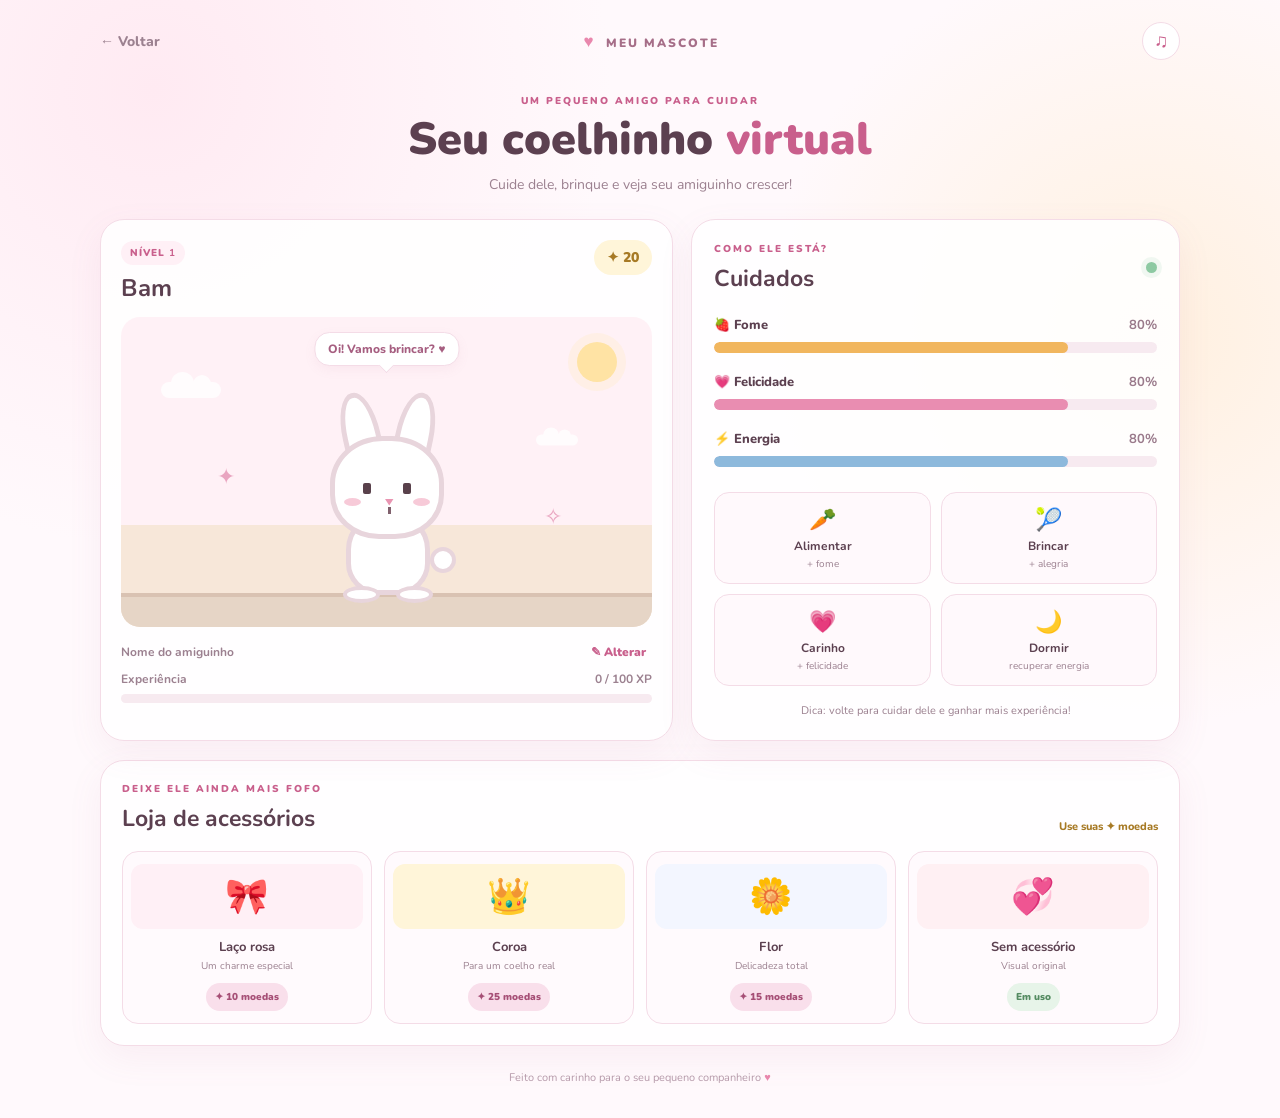
==== coelho.html @ f7b87339 "Add files via upload" ====
<!DOCTYPE html>
<html lang="pt-BR">
<head>
  <meta charset="UTF-8">
  <meta name="viewport" content="width=device-width, initial-scale=1.0">
  <meta name="theme-color" content="#fff0f6">
  <title>Meu Coelhinho Virtual</title>
  <link rel="stylesheet" href="coelho.css">
</head>
<body>
  <main class="pet-app">
    <header class="topbar">
      <a class="back-link" href="index.html" aria-label="Voltar ao site">← Voltar</a>
      <div class="brand"><span>♥</span> MEU MASCOTE</div>
      <button class="sound-toggle" id="soundToggle" type="button" aria-label="Ativar ou desativar sons">♫</button>
    </header>

    <section class="intro">
      <p class="eyebrow">UM PEQUENO AMIGO PARA CUIDAR</p>
      <h1>Seu coelhinho <span>virtual</span></h1>
      <p class="subtitle">Cuide dele, brinque e veja seu amiguinho crescer!</p>
    </section>

    <section class="game-layout" aria-label="Área do mascote virtual">
      <div class="pet-card">
        <div class="pet-card-top">
          <div>
            <span class="level-label">NÍVEL <strong id="level">1</strong></span>
            <h2 id="petNameHeading">Bam</h2>
          </div>
          <div class="coin-pill">✦ <span id="coins">20</span></div>
        </div>

        <div class="scene" id="scene">
          <div class="sun"></div>
          <div class="cloud cloud-one"></div>
          <div class="cloud cloud-two"></div>
          <div class="sparkle sparkle-one">✦</div>
          <div class="sparkle sparkle-two">✧</div>
          <div class="pet-wrap" id="petWrap">
            <div class="pet" id="pet" role="img" aria-label="Coelhinho branco em pixel art">
              <div class="ear ear-left"></div>
              <div class="ear ear-right"></div>
              <div class="body"></div>
              <div class="head">
                <div class="eye eye-left"></div>
                <div class="eye eye-right"></div>
                <div class="cheek cheek-left"></div>
                <div class="cheek cheek-right"></div>
                <div class="nose"></div>
                <div class="mouth"></div>
              </div>
              <div class="foot foot-left"></div>
              <div class="foot foot-right"></div>
              <div class="tail"></div>
              <div class="accessory" id="accessory"></div>
            </div>
          </div>
          <div class="ground"></div>
          <div class="speech" id="speech" aria-live="polite">Oi! Vamos brincar? ♥</div>
        </div>

        <div class="pet-name-row">
          <span>Nome do amiguinho</span>
          <button id="renameBtn" class="text-button" type="button">✎ Alterar</button>
        </div>
        <div class="xp-row">
          <span>Experiência</span>
          <span id="xpText">0 / 100 XP</span>
        </div>
        <div class="xp-track"><div id="xpBar" class="xp-fill"></div></div>
      </div>

      <aside class="care-panel">
        <div class="panel-heading">
          <div><p class="eyebrow">COMO ELE ESTÁ?</p><h2>Cuidados</h2></div>
          <span class="status-dot" id="statusDot"></span>
        </div>

        <div class="stat">
          <div class="stat-label"><span>🍓 Fome</span><strong id="hungerValue">80%</strong></div>
          <div class="stat-track"><div class="stat-fill hunger-fill" id="hungerBar"></div></div>
        </div>
        <div class="stat">
          <div class="stat-label"><span>💗 Felicidade</span><strong id="happyValue">80%</strong></div>
          <div class="stat-track"><div class="stat-fill happy-fill" id="happyBar"></div></div>
        </div>
        <div class="stat">
          <div class="stat-label"><span>⚡ Energia</span><strong id="energyValue">80%</strong></div>
          <div class="stat-track"><div class="stat-fill energy-fill" id="energyBar"></div></div>
        </div>

        <div class="actions">
          <button class="action-btn feed" id="feedBtn" type="button"><span>🥕</span><b>Alimentar</b><small>+ fome</small></button>
          <button class="action-btn play" id="playBtn" type="button"><span>🎾</span><b>Brincar</b><small>+ alegria</small></button>
          <button class="action-btn petting" id="petBtn" type="button"><span>💗</span><b>Carinho</b><small>+ felicidade</small></button>
          <button class="action-btn sleep" id="sleepBtn" type="button"><span>🌙</span><b id="sleepLabel">Dormir</b><small>recuperar energia</small></button>
        </div>

        <p class="hint" id="hint">Dica: cuide um pouquinho dele todos os dias!</p>
      </aside>
    </section>

    <section class="extras">
      <div class="section-heading">
        <div><p class="eyebrow">DEIXE ELE AINDA MAIS FOFO</p><h2>Loja de acessórios</h2></div>
        <span class="shop-note">Use suas ✦ moedas</span>
      </div>
      <div class="shop-grid">
        <article class="shop-item">
          <div class="item-art bow-art">🎀</div><h3>Laço rosa</h3><p>Um charme especial</p>
          <button class="buy-btn" data-item="bow" data-price="10">✦ 10 moedas</button>
        </article>
        <article class="shop-item">
          <div class="item-art crown-art">👑</div><h3>Coroa</h3><p>Para um coelho real</p>
          <button class="buy-btn" data-item="crown" data-price="25">✦ 25 moedas</button>
        </article>
        <article class="shop-item">
          <div class="item-art flower-art">🌼</div><h3>Flor</h3><p>Delicadeza total</p>
          <button class="buy-btn" data-item="flower" data-price="15">✦ 15 moedas</button>
        </article>
        <article class="shop-item">
          <div class="item-art heart-art">💞</div><h3>Sem acessório</h3><p>Visual original</p>
          <button class="buy-btn remove-btn" data-item="none" data-price="0">Usar</button>
        </article>
      </div>
    </section>

    <footer>Feito com carinho para o seu pequeno companheiro <span>♥</span></footer>
  </main>

  <dialog id="nameDialog" class="name-dialog">
    <form method="dialog" id="nameForm">
      <span class="dialog-icon">🐰</span>
      <h2>Como ele vai se chamar?</h2>
      <p>Escolha um nome bem especial para seu amiguinho.</p>
      <input id="nameInput" maxlength="16" placeholder="Ex.: Bam" autocomplete="off" required>
      <div class="dialog-actions">
        <button class="cancel-btn" value="cancel">Cancelar</button>
        <button class="confirm-btn" id="saveNameBtn" value="default">Salvar nome</button>
      </div>
    </form>
  </dialog>

  <div class="toast" id="toast" role="status" aria-live="polite"></div>
  <script src="coelho.js"></script>
</body>
</html>
---- coelho.css ----
@import url('https://fonts.googleapis.com/css2?family=Nunito:wght@400;600;700;800;900&display=swap');

:root {
  --pink: #e987ad;
  --pink-dark: #c95f8c;
  --pink-soft: #ffe5ef;
  --ink: #5c4050;
  --muted: #9c8190;
  --cream: #fffafc;
  --line: #f4dce7;
  font-family: 'Nunito', 'Trebuchet MS', sans-serif;
}
* { box-sizing: border-box; }
body {
  margin: 0; min-height: 100vh; color: var(--ink);
  background: radial-gradient(circle at 12% 8%, #ffeaf2 0, transparent 30%),
              radial-gradient(circle at 90% 30%, #fff0df 0, transparent 28%), #fff9fc;
}
button, input { font: inherit; }
button { cursor: pointer; }
.pet-app { width: min(1080px, calc(100% - 32px)); margin: 0 auto; padding: 22px 0 28px; }
.topbar { display:flex; align-items:center; justify-content:space-between; }
.back-link { text-decoration:none; color:var(--muted); font-weight:800; font-size:14px; }
.brand { font-weight:900; letter-spacing:2px; font-size:12px; color:#a66e88; }
.brand span { color:var(--pink); font-size:17px; margin-right:5px; }
.sound-toggle { border:1px solid var(--line); background:white; color:var(--pink-dark); width:38px; height:38px; border-radius:50%; font-size:19px; }
.intro { text-align:center; padding:34px 0 25px; }
.eyebrow { color:var(--pink-dark); letter-spacing:2px; font-size:10px; font-weight:900; margin:0 0 7px; }
h1 { font-size:clamp(30px, 5vw, 45px); line-height:1.1; margin:0; font-weight:900; }
h1 span { color:var(--pink-dark); }
.subtitle { color:var(--muted); margin:10px 0 0; font-size:14px; }
.game-layout { display:grid; grid-template-columns:1.08fr .92fr; gap:18px; align-items:stretch; }
.pet-card, .care-panel, .extras { background:rgba(255,255,255,.9); border:1px solid var(--line); border-radius:24px; box-shadow:0 12px 35px rgba(173,105,137,.08); }
.pet-card { padding:20px; }
.pet-card-top { display:flex; justify-content:space-between; align-items:flex-start; }
.level-label { display:inline-block; padding:5px 9px; background:#fff0f6; color:var(--pink-dark); border-radius:20px; font-size:10px; font-weight:900; letter-spacing:1px; }
.pet-card-top h2 { margin:7px 0 0; font-size:24px; }
.coin-pill { background:#fff5d9; color:#a77a25; border-radius:20px; padding:8px 13px; font-weight:900; font-size:14px; }
.scene { height:310px; margin-top:13px; border-radius:19px; position:relative; overflow:hidden; background:linear-gradient(#fff1f6 0 67%,#f7e7d9 67%); }
.sun { position:absolute; width:40px; height:40px; border-radius:50%; background:#ffe3a4; top:25px; right:35px; box-shadow:0 0 0 9px #ffe3a433; }
.cloud { position:absolute; width:60px; height:16px; border-radius:20px; background:#fff; opacity:.8; }
.cloud:before,.cloud:after { content:""; position:absolute; background:inherit; border-radius:50%; }
.cloud:before { width:23px;height:23px;left:10px;top:-10px; }
.cloud:after { width:18px;height:18px;right:10px;top:-7px; }
.cloud-one { top:65px;left:40px; }.cloud-two { top:115px;right:65px;transform:scale(.7); }
.ground { position:absolute; height:34px; bottom:0; left:0; right:0; background:#e6d5c6; border-top:4px solid #d9c2b2; }
.sparkle { position:absolute; color:#e9a5c0; font-size:22px; }.sparkle-one{top:145px;left:18%;}.sparkle-two{top:185px;right:17%;}
.pet-wrap { position:absolute; z-index:2; bottom:24px; left:50%; transform:translateX(-50%); width:190px; height:230px; display:flex; align-items:flex-end; justify-content:center; }
.pet { position:relative; width:150px; height:205px; image-rendering:pixelated; animation:bob 2.2s ease-in-out infinite; }
.ear { position:absolute; z-index:1; bottom:119px; width:38px; height:92px; background:#fff; border:5px solid #e8d5dc; border-radius:48% 48% 35% 35%; box-shadow:inset 0 -12px #f6c7d7; }
.ear-left { left:31px; transform:rotate(-13deg); }.ear-right { right:29px; transform:rotate(12deg); }
.body { position:absolute; bottom:8px; left:34px; width:84px; height:83px; background:#fff; border:5px solid #e8d5dc; border-radius:45% 45% 38% 38%; }
.head { position:absolute; z-index:3; bottom:64px; left:18px; width:114px; height:103px; background:#fff; border:5px solid #e8d5dc; border-radius:46% 46% 43% 43%; }
.eye { position:absolute; top:42px; width:8px; height:11px; background:#59414b; border-radius:2px; }
.eye-left{left:28px;}.eye-right{right:28px;}
.cheek { position:absolute; top:57px; width:17px;height:8px;background:#f6bdcf;border-radius:50%;opacity:.8; }
.cheek-left{left:9px;}.cheek-right{right:9px;}
.nose { position:absolute; top:58px; left:50px; width:9px;height:7px;background:#e995b2;clip-path:polygon(50% 100%,0 0,100% 0); }
.mouth { position:absolute; top:66px; left:53px; width:3px;height:7px;background:#80616d; }
.foot { position:absolute; z-index:4; bottom:0; width:37px;height:17px;background:#fff;border:4px solid #e8d5dc;border-radius:50%; }
.foot-left{left:31px;}.foot-right{right:29px;}
.tail { position:absolute; z-index:1; right:6px; bottom:30px; width:26px;height:26px;border-radius:50%;background:#fff;border:4px solid #e8d5dc; }
.accessory { display:none; position:absolute; z-index:5; top:24px; left:50%; transform:translateX(-50%); font-size:30px; filter:drop-shadow(0 2px 0 #fff); }
/* A flor fica presa na orelha esquerda do Bam. */
.accessory.flower-on-ear { top:-8px; left:27px; transform:rotate(-12deg); font-size:25px; }
.speech { position:absolute; z-index:6; left:50%; top:15px; transform:translateX(-50%); white-space:nowrap; padding:8px 13px; background:white; border:1px solid #f4dce7; border-radius:15px; color:#a65e80; font-size:12px; font-weight:800; box-shadow:0 4px 12px #b36b8812; }
.speech:after { content:""; position:absolute; left:50%; bottom:-6px; width:10px;height:10px;background:white;border-right:1px solid #f4dce7;border-bottom:1px solid #f4dce7;transform:translateX(-50%) rotate(45deg); }
.pet-name-row,.xp-row { display:flex;justify-content:space-between;align-items:center;font-size:12px;color:var(--muted);font-weight:700; }
.pet-name-row { margin:16px 0 10px; }.text-button { border:0;background:none;color:var(--pink-dark);font-weight:900; }
.xp-row { margin-bottom:7px; }.xp-track,.stat-track { background:#f7eaf0;border-radius:20px;overflow:hidden; }
.xp-track { height:9px; }.xp-fill { height:100%;width:0;background:linear-gradient(90deg,#e98db1,#f4b6cc);border-radius:20px;transition:width .3s; }
.care-panel { padding:22px; }
.panel-heading { display:flex;justify-content:space-between;align-items:center;margin-bottom:22px; }
.panel-heading h2,.section-heading h2 { margin:0;font-size:23px; }
.status-dot { width:11px;height:11px;border-radius:50%;background:#8dc9a2;box-shadow:0 0 0 5px #8dc9a222; }
.stat { margin:0 0 20px; }.stat-label { display:flex;justify-content:space-between;margin-bottom:8px;font-size:13px;font-weight:800; }.stat-label strong { color:#9a7a8b; }
.stat-track { height:11px; }.stat-fill { height:100%;border-radius:20px;transition:width .3s; }.hunger-fill{background:#f1b65e;width:80%;}.happy-fill{background:#e98db1;width:80%;}.energy-fill{background:#8db9dc;width:80%;}
.actions { display:grid;grid-template-columns:1fr 1fr;gap:10px;margin-top:25px; }
.action-btn { border:1px solid var(--line);border-radius:15px;background:#fff9fc;padding:12px 8px;display:grid;justify-items:center;gap:3px;color:var(--ink);transition:transform .15s,background .15s; }
.action-btn:hover,.buy-btn:hover { transform:translateY(-2px); }.action-btn:active{transform:scale(.97);}
.action-btn span { font-size:22px; }.action-btn b{font-size:12px;}.action-btn small{font-size:10px;color:var(--muted);}
.hint { color:var(--muted);font-size:11px;text-align:center;margin:17px 0 0; }
.extras { margin-top:19px;padding:21px; }.section-heading { display:flex;align-items:end;justify-content:space-between;margin-bottom:17px; }.shop-note{font-size:11px;color:#a77a25;font-weight:800;}
.shop-grid { display:grid;grid-template-columns:repeat(4,1fr);gap:12px; }.shop-item { border:1px solid var(--line);background:#fffafd;border-radius:16px;text-align:center;padding:12px 8px; }
.item-art { height:65px;display:grid;place-items:center;font-size:35px;background:#fff0f6;border-radius:12px;margin-bottom:9px; }.crown-art{background:#fff5d9;}.flower-art{background:#f3f6ff;}.heart-art{background:#fff0f3;}
.shop-item h3{font-size:13px;margin:0 0 3px;}.shop-item p{font-size:10px;color:var(--muted);margin:0 0 10px;}
.buy-btn { border:0;background:#f9dfeb;color:#a64f76;border-radius:20px;padding:7px 9px;font-size:10px;font-weight:900;transition:transform .15s; }.buy-btn.owned{background:#e7f4e9;color:#548b61;}
footer{text-align:center;color:#b69aaa;font-size:11px;padding:24px 0 5px;}footer span{color:var(--pink);}
.name-dialog { border:1px solid var(--line);border-radius:22px;padding:25px;width:min(390px,calc(100% - 30px));color:var(--ink);box-shadow:0 20px 80px #5b304433; }.name-dialog::backdrop{background:#49313f66;backdrop-filter:blur(3px);}
.name-dialog form{text-align:center;}.dialog-icon{font-size:35px;}.name-dialog h2{font-size:21px;margin:8px 0;}.name-dialog p{font-size:12px;color:var(--muted);}
.name-dialog input{width:100%;padding:12px;border:1px solid var(--line);border-radius:12px;outline:none;margin:10px 0 15px;color:var(--ink);}.name-dialog input:focus{border-color:var(--pink);}
.dialog-actions{display:flex;gap:8px;}.dialog-actions button{flex:1;border:0;border-radius:12px;padding:11px;font-weight:900;font-size:12px;}.cancel-btn{background:#f6edf1;color:var(--muted);}.confirm-btn{background:var(--pink);color:white;}
.toast { position:fixed;left:50%;bottom:22px;transform:translate(-50%,20px);opacity:0;pointer-events:none;background:#69495b;color:white;padding:11px 17px;border-radius:30px;font-size:12px;font-weight:800;box-shadow:0 8px 25px #4d2e3c33;transition:.25s;z-index:20; }.toast.show{opacity:1;transform:translate(-50%,0);}
.pet-wrap.hopping .pet { animation:hop .55s ease; }.pet-wrap.sleeping .pet { animation:sleepy 2s ease-in-out infinite; }.pet-wrap.happy .pet { animation:happy .5s ease 2; }
@keyframes bob{0%,100%{transform:translateY(0)}50%{transform:translateY(-5px)}}
@keyframes hop{0%,100%{transform:translateY(0)}45%{transform:translateY(-32px) rotate(-5deg)}}
@keyframes happy{0%,100%{transform:rotate(0)}25%{transform:rotate(-8deg) translateY(-8px)}75%{transform:rotate(8deg) translateY(-8px)}}
@keyframes sleepy{0%,100%{transform:translateY(0)}50%{transform:translateY(4px) scaleY(.97)}}
@media(max-width:760px){.game-layout{grid-template-columns:1fr}.scene{height:290px}.shop-grid{grid-template-columns:repeat(2,1fr)}.intro{padding-top:27px}.care-panel{padding:19px}.pet-app{width:min(100% - 22px,560px)}}
@media(prefers-reduced-motion:reduce){*,*::before,*::after{animation-duration:.01ms!important;transition-duration:.01ms!important;}}
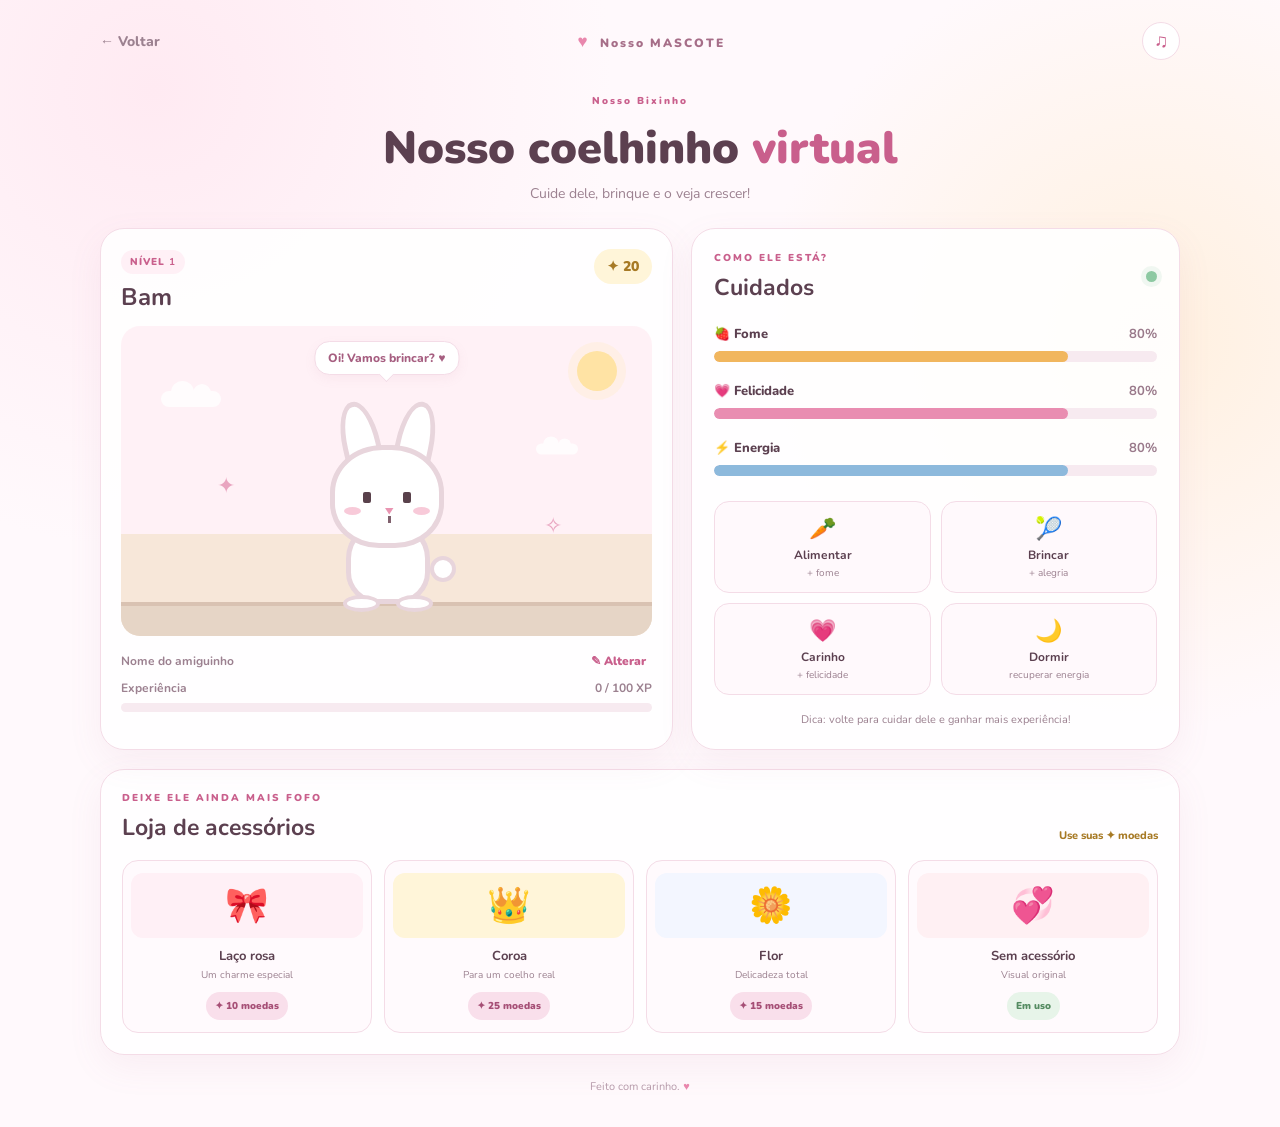
==== commit 1c7246a6: "Add files via upload" ====
--- a/coelho.html
+++ b/coelho.html
@@ -11,14 +11,14 @@
   <main class="pet-app">
     <header class="topbar">
       <a class="back-link" href="index.html" aria-label="Voltar ao site">← Voltar</a>
-      <div class="brand"><span>♥</span> MEU MASCOTE</div>
+      <div class="brand"><span>♥</span> Nosso MASCOTE</div>
       <button class="sound-toggle" id="soundToggle" type="button" aria-label="Ativar ou desativar sons">♫</button>
     </header>
 
     <section class="intro">
-      <p class="eyebrow">UM PEQUENO AMIGO PARA CUIDAR</p>
-      <h1>Seu coelhinho <span>virtual</span></h1>
-      <p class="subtitle">Cuide dele, brinque e veja seu amiguinho crescer!</p>
+      <p class="eyebrow">Nosso Bixinho <p>
+      <h1>Nosso coelhinho <span>virtual</span></h1>
+      <p class="subtitle">Cuide dele, brinque e o veja crescer!</p>
     </section>
 
     <section class="game-layout" aria-label="Área do mascote virtual">
@@ -126,7 +126,7 @@
       </div>
     </section>
 
-    <footer>Feito com carinho para o seu pequeno companheiro <span>♥</span></footer>
+    <footer>Feito com carinho. <span>♥</span></footer>
   </main>
 
   <dialog id="nameDialog" class="name-dialog">
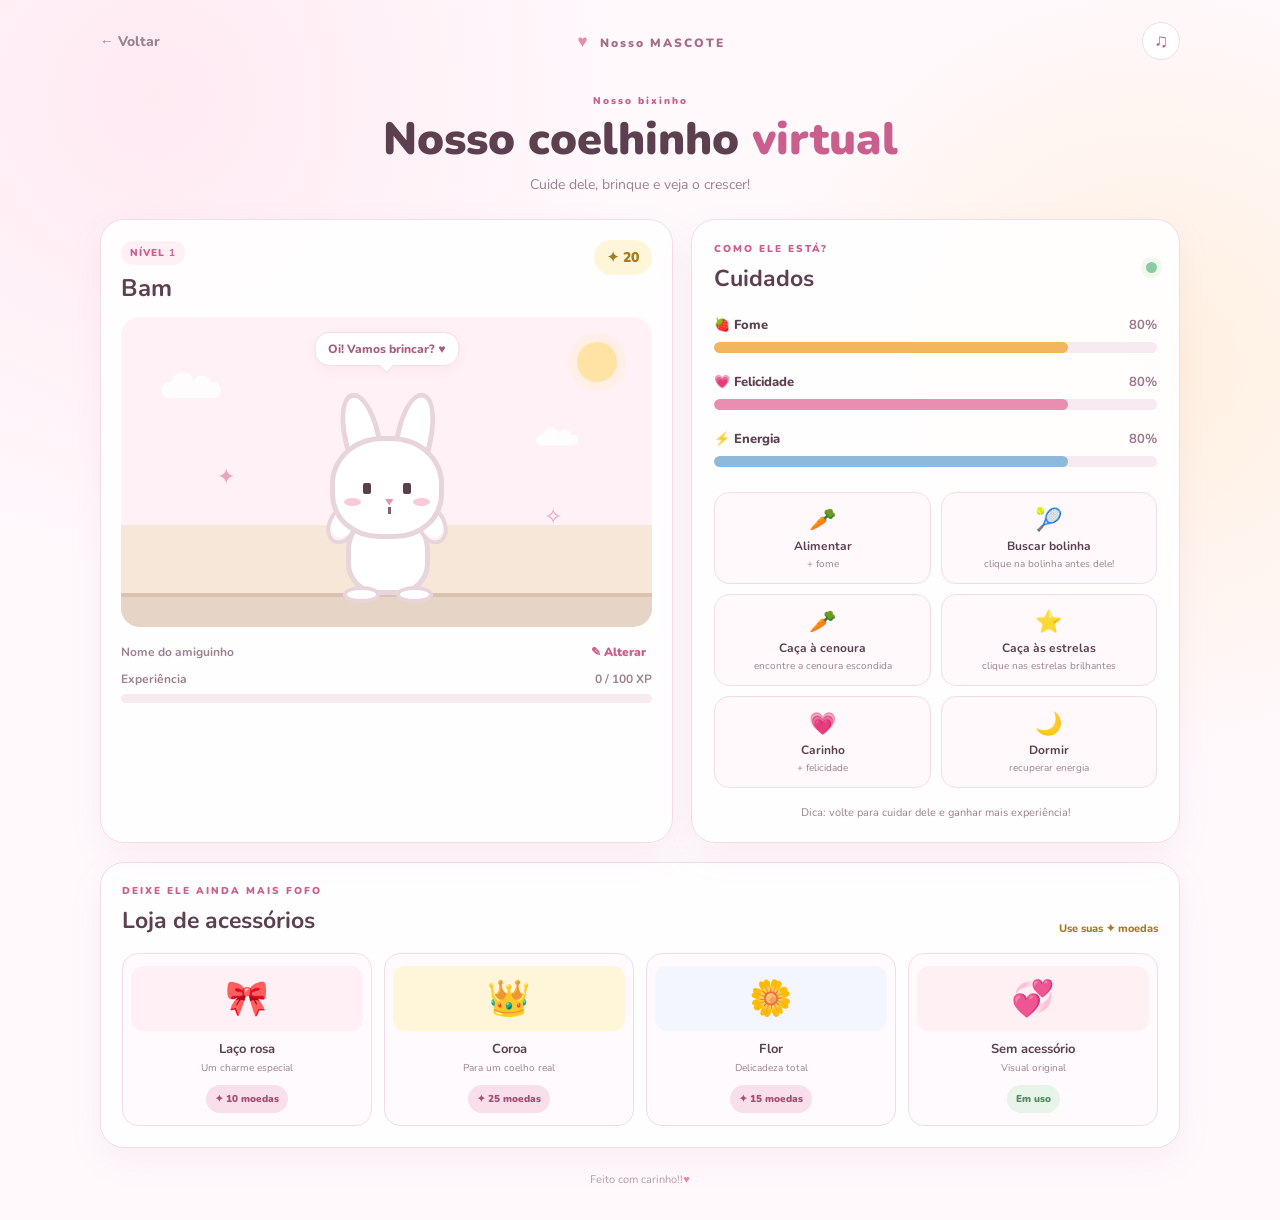
==== commit cae38175: "Add files via upload" ====
--- a/coelho.html
+++ b/coelho.html
@@ -4,7 +4,7 @@
   <meta charset="UTF-8">
   <meta name="viewport" content="width=device-width, initial-scale=1.0">
   <meta name="theme-color" content="#fff0f6">
-  <title>Meu Coelhinho Virtual</title>
+  <title>Bam — Meu Coelhinho Virtual</title>
   <link rel="stylesheet" href="coelho.css">
 </head>
 <body>
@@ -16,9 +16,9 @@
     </header>
 
     <section class="intro">
-      <p class="eyebrow">Nosso Bixinho <p>
+      <p class="eyebrow">Nosso bixinho</p>
       <h1>Nosso coelhinho <span>virtual</span></h1>
-      <p class="subtitle">Cuide dele, brinque e o veja crescer!</p>
+      <p class="subtitle">Cuide dele, brinque e veja o crescer!</p>
     </section>
 
     <section class="game-layout" aria-label="Área do mascote virtual">
@@ -33,6 +33,7 @@
 
         <div class="scene" id="scene">
           <div class="sun"></div>
+          <div class="moon" aria-hidden="true">☾</div>
           <div class="cloud cloud-one"></div>
           <div class="cloud cloud-two"></div>
           <div class="sparkle sparkle-one">✦</div>
@@ -42,6 +43,8 @@
               <div class="ear ear-left"></div>
               <div class="ear ear-right"></div>
               <div class="body"></div>
+              <div class="arm arm-left"></div>
+              <div class="arm arm-right"></div>
               <div class="head">
                 <div class="eye eye-left"></div>
                 <div class="eye eye-right"></div>
@@ -52,10 +55,11 @@
               </div>
               <div class="foot foot-left"></div>
               <div class="foot foot-right"></div>
-              <div class="tail"></div>
+              <div class="carrot-snack" id="carrotSnack" aria-hidden="true">🥕</div>
               <div class="accessory" id="accessory"></div>
             </div>
           </div>
+          <button class="toy-ball" id="toyBall" type="button" aria-label="Clique na bolinha para Bam buscar" title="Clique na bolinha para Bam buscar">⚽</button>
           <div class="ground"></div>
           <div class="speech" id="speech" aria-live="polite">Oi! Vamos brincar? ♥</div>
         </div>
@@ -92,7 +96,9 @@
 
         <div class="actions">
           <button class="action-btn feed" id="feedBtn" type="button"><span>🥕</span><b>Alimentar</b><small>+ fome</small></button>
-          <button class="action-btn play" id="playBtn" type="button"><span>🎾</span><b>Brincar</b><small>+ alegria</small></button>
+          <button class="action-btn play" id="playBtn" type="button"><span>🎾</span><b>Buscar bolinha</b><small>clique na bolinha antes dele!</small></button>
+          <button class="action-btn mini-game" id="carrotGameBtn" type="button"><span>🥕</span><b>Caça à cenoura</b><small>encontre a cenoura escondida</small></button>
+          <button class="action-btn mini-game" id="starGameBtn" type="button"><span>⭐</span><b>Caça às estrelas</b><small>clique nas estrelas brilhantes</small></button>
           <button class="action-btn petting" id="petBtn" type="button"><span>💗</span><b>Carinho</b><small>+ felicidade</small></button>
           <button class="action-btn sleep" id="sleepBtn" type="button"><span>🌙</span><b id="sleepLabel">Dormir</b><small>recuperar energia</small></button>
         </div>
@@ -126,7 +132,7 @@
       </div>
     </section>
 
-    <footer>Feito com carinho. <span>♥</span></footer>
+    <footer>Feito com carinho!!<span>♥</span></footer>
   </main>
 
   <dialog id="nameDialog" class="name-dialog">
--- a/coelho.css
+++ b/coelho.css
@@ -49,7 +49,7 @@
 .pet { position:relative; width:150px; height:205px; image-rendering:pixelated; animation:bob 2.2s ease-in-out infinite; }
 .ear { position:absolute; z-index:1; bottom:119px; width:38px; height:92px; background:#fff; border:5px solid #e8d5dc; border-radius:48% 48% 35% 35%; box-shadow:inset 0 -12px #f6c7d7; }
 .ear-left { left:31px; transform:rotate(-13deg); }.ear-right { right:29px; transform:rotate(12deg); }
-.body { position:absolute; bottom:8px; left:34px; width:84px; height:83px; background:#fff; border:5px solid #e8d5dc; border-radius:45% 45% 38% 38%; }
+.body { position:absolute; z-index:1; bottom:8px; left:34px; width:84px; height:83px; background:#fff; border:5px solid #e8d5dc; border-radius:45% 45% 38% 38%; }
 .head { position:absolute; z-index:3; bottom:64px; left:18px; width:114px; height:103px; background:#fff; border:5px solid #e8d5dc; border-radius:46% 46% 43% 43%; }
 .eye { position:absolute; top:42px; width:8px; height:11px; background:#59414b; border-radius:2px; }
 .eye-left{left:28px;}.eye-right{right:28px;}
@@ -59,7 +59,7 @@
 .mouth { position:absolute; top:66px; left:53px; width:3px;height:7px;background:#80616d; }
 .foot { position:absolute; z-index:4; bottom:0; width:37px;height:17px;background:#fff;border:4px solid #e8d5dc;border-radius:50%; }
 .foot-left{left:31px;}.foot-right{right:29px;}
-.tail { position:absolute; z-index:1; right:6px; bottom:30px; width:26px;height:26px;border-radius:50%;background:#fff;border:4px solid #e8d5dc; }
+
 .accessory { display:none; position:absolute; z-index:5; top:24px; left:50%; transform:translateX(-50%); font-size:30px; filter:drop-shadow(0 2px 0 #fff); }
 /* A flor fica presa na orelha esquerda do Bam. */
 .accessory.flower-on-ear { top:-8px; left:27px; transform:rotate(-12deg); font-size:25px; }
@@ -91,10 +91,204 @@
 .name-dialog input{width:100%;padding:12px;border:1px solid var(--line);border-radius:12px;outline:none;margin:10px 0 15px;color:var(--ink);}.name-dialog input:focus{border-color:var(--pink);}
 .dialog-actions{display:flex;gap:8px;}.dialog-actions button{flex:1;border:0;border-radius:12px;padding:11px;font-weight:900;font-size:12px;}.cancel-btn{background:#f6edf1;color:var(--muted);}.confirm-btn{background:var(--pink);color:white;}
 .toast { position:fixed;left:50%;bottom:22px;transform:translate(-50%,20px);opacity:0;pointer-events:none;background:#69495b;color:white;padding:11px 17px;border-radius:30px;font-size:12px;font-weight:800;box-shadow:0 8px 25px #4d2e3c33;transition:.25s;z-index:20; }.toast.show{opacity:1;transform:translate(-50%,0);}
-.pet-wrap.hopping .pet { animation:hop .55s ease; }.pet-wrap.sleeping .pet { animation:sleepy 2s ease-in-out infinite; }.pet-wrap.happy .pet { animation:happy .5s ease 2; }
+.pet-wrap.hopping .pet { animation:hop .55s ease; }.pet-wrap.sleeping .pet { animation:sleepingBreath 2.2s ease-in-out infinite; }.pet-wrap.happy .pet { animation:happy .5s ease 2; }
 @keyframes bob{0%,100%{transform:translateY(0)}50%{transform:translateY(-5px)}}
 @keyframes hop{0%,100%{transform:translateY(0)}45%{transform:translateY(-32px) rotate(-5deg)}}
 @keyframes happy{0%,100%{transform:rotate(0)}25%{transform:rotate(-8deg) translateY(-8px)}75%{transform:rotate(8deg) translateY(-8px)}}
 @keyframes sleepy{0%,100%{transform:translateY(0)}50%{transform:translateY(4px) scaleY(.97)}}
 @media(max-width:760px){.game-layout{grid-template-columns:1fr}.scene{height:290px}.shop-grid{grid-template-columns:repeat(2,1fr)}.intro{padding-top:27px}.care-panel{padding:19px}.pet-app{width:min(100% - 22px,560px)}}
 @media(prefers-reduced-motion:reduce){*,*::before,*::after{animation-duration:.01ms!important;transition-duration:.01ms!important;}}
+
+
+/* Braços: agora Bam tem os dois bracinhos visíveis. */
+.arm {
+  position: absolute;
+  z-index: 3;
+  bottom: 48px;
+  width: 27px;
+  height: 43px;
+  background: #fff;
+  border: 4px solid #e8d5dc;
+  border-radius: 45% 45% 50% 50%;
+  transform-origin: 50% 12%;
+}
+.arm-left { left: 19px; transform: rotate(32deg); }
+.arm-right { right: 17px; transform: rotate(-32deg); }
+
+.carrot-snack {
+  position: absolute;
+  z-index: 8;
+  left: 50%;
+  top: 94px;
+  font-size: 27px;
+  opacity: 0;
+  transform: translate(-50%, 18px) rotate(-35deg) scale(.55);
+  pointer-events: none;
+  filter: drop-shadow(0 2px 1px #b77b5a33);
+}
+.pet-wrap.eating .carrot-snack {
+  animation: carrotBite 1.8s ease-in-out forwards;
+}
+.pet-wrap.eating .arm-left { animation: pawEat .55s ease-in-out 3; }
+.pet-wrap.eating .arm-right { animation: pawEat .55s ease-in-out 3 .12s; }
+.pet-wrap.eating .pet { animation: munch .22s ease-in-out 7; }
+
+.toy-ball {
+  display: none;
+  position: absolute;
+  z-index: 7;
+  left: 17%;
+  bottom: 42px;
+  width: 43px;
+  height: 43px;
+  padding: 0;
+  border: 0;
+  border-radius: 50%;
+  background: #fff;
+  box-shadow: 0 5px 12px #76516a35;
+  font-size: 27px;
+  line-height: 43px;
+  cursor: pointer;
+  touch-action: manipulation;
+  transition: left .28s ease, bottom .28s ease, transform .2s ease;
+}
+.scene.playing .toy-ball { display: block; animation: ballWiggle .65s ease-in-out infinite alternate; }
+.scene.ball-pos-1 .toy-ball { left: 17%; }
+.scene.ball-pos-2 .toy-ball { left: 43%; }
+.scene.ball-pos-3 .toy-ball { left: 70%; }
+.scene.ball-caught .toy-ball { animation: ballCaught .35s ease; }
+.scene.playing .pet-wrap .pet { animation: chaseHop .75s ease-in-out infinite; }
+.scene.playing .speech { top: 13px; }
+
+.pet-wrap.blinking .eye { animation: blink .22s ease; }
+.pet-wrap.bouncing .pet { animation: bounce .65s ease-in-out 2; }
+.pet-wrap.love .pet { animation: loveDance .7s ease 2; }
+
+@keyframes carrotBite {
+  0% { opacity: 0; transform: translate(-50%, 18px) rotate(-35deg) scale(.5); }
+  18% { opacity: 1; transform: translate(-50%, -1px) rotate(-20deg) scale(1); }
+  45% { opacity: 1; transform: translate(-50%, -7px) rotate(-8deg) scale(.92); }
+  72% { opacity: .9; transform: translate(-50%, -2px) rotate(5deg) scale(.65); }
+  100% { opacity: 0; transform: translate(-50%, 8px) rotate(18deg) scale(.1); }
+}
+@keyframes pawEat {
+  0%,100% { transform: rotate(32deg) translateY(0); }
+  50% { transform: rotate(5deg) translateY(-9px); }
+}
+@keyframes munch {
+  0%,100% { transform: translateY(0) scale(1); }
+  50% { transform: translateY(1px) scale(1,.96); }
+}
+@keyframes ballWiggle { from { transform: translateY(0) rotate(-12deg); } to { transform: translateY(-8px) rotate(12deg); } }
+@keyframes ballCaught { 50% { transform: scale(1.45) rotate(30deg); opacity: .5; } }
+@keyframes chaseHop { 0%,100% { transform: translateY(0) rotate(0); } 50% { transform: translateY(-18px) rotate(5deg); } }
+@keyframes blink { 50% { transform: scaleY(.12); } }
+@keyframes bounce { 0%,100% { transform: translateY(0); } 40% { transform: translateY(-25px); } }
+@keyframes loveDance { 0%,100% { transform: rotate(0); } 25% { transform: rotate(-9deg) translateY(-5px); } 75% { transform: rotate(9deg) translateY(-5px); } }
+
+
+/* Revisão dos braços: duas patinhas curtas, simétricas e ligadas ao tronco. */
+.arm {
+  z-index: 2;
+  bottom: 57px;
+  width: 29px;
+  height: 38px;
+  border: 4px solid #e8d5dc;
+  border-radius: 48% 48% 55% 55%;
+  background: #fff;
+  transform-origin: 50% 18%;
+  box-shadow: inset 0 -3px 0 #fff0f5;
+}
+.arm-left { left: 20px; transform: rotate(24deg); }
+.arm-right { right: 20px; transform: rotate(-24deg); }
+
+/* Cenário com transição gradual entre dia e noite. */
+.scene {
+  transition: background 1.8s ease, filter 1.8s ease;
+}
+.sun { transition: opacity 1.3s ease, transform 1.8s ease; }
+.moon {
+  position: absolute;
+  z-index: 1;
+  top: 24px;
+  right: 38px;
+  color: #fff2b8;
+  font-size: 49px;
+  opacity: 0;
+  transform: translateY(22px) rotate(-35deg) scale(.5);
+  text-shadow: 0 0 18px #fff0a8;
+  transition: opacity 1.4s ease, transform 1.8s cubic-bezier(.2,.8,.2,1);
+}
+.scene.night {
+  background: linear-gradient(#333b65 0 67%, #55516f 67%);
+}
+.scene.night .sun { opacity: 0; transform: translateY(28px) scale(.55); }
+.scene.night .moon { opacity: 1; transform: translateY(0) rotate(0) scale(1); }
+.scene.night .cloud { background: #aab2d2; opacity: .38; }
+.scene.night .sparkle { color: #fff0b3; animation: twinkle 1.8s ease-in-out infinite alternate; }
+.scene.night .ground { background: #56516d; border-color: #46415d; }
+.scene.night .speech { background: #f4f0ff; color: #64628f; }
+
+/* Sequência de deitar e levantar. */
+.pet-wrap.laying .pet { animation: lieDown 1.15s cubic-bezier(.2,.8,.2,1) forwards; }
+.pet-wrap.sleeping .pet { animation: sleepingBreath 2.2s ease-in-out infinite; }
+.pet-wrap.waking .pet { animation: wakeUp 1.25s cubic-bezier(.2,.8,.2,1) both; }
+.pet-wrap.sleeping .eye { transform: scaleY(.12); transform-origin: center; }
+.pet-wrap.sleeping .arm-left { transform: rotate(65deg) translateY(3px); }
+.pet-wrap.sleeping .arm-right { transform: rotate(-65deg) translateY(3px); }
+.scene.night .speech { animation: softGlow 2s ease-in-out infinite alternate; }
+
+@keyframes lieDown {
+  0% { transform: rotate(0) translateY(0) scale(1); }
+  35% { transform: rotate(-8deg) translateY(4px) scale(1.02,.98); }
+  100% { transform: rotate(88deg) translate(-10px,24px) scale(1.08,.82); }
+}
+@keyframes sleepingBreath {
+  0%,100% { transform: rotate(88deg) translate(-10px,24px) scale(1.08,.82); }
+  50% { transform: rotate(88deg) translate(-10px,26px) scale(1.1,.80); }
+}
+@keyframes wakeUp {
+  0% { transform: rotate(88deg) translate(-10px,24px) scale(1.08,.82); }
+  55% { transform: rotate(-7deg) translateY(-8px) scale(1.02); }
+  100% { transform: rotate(0) translateY(0) scale(1); }
+}
+@keyframes twinkle { from { opacity:.5; } to { opacity:1; } }
+@keyframes softGlow { from { box-shadow:0 4px 12px #b36b8812; } to { box-shadow:0 0 18px #fff0b8aa; } }
+
+/* Comer: Bam segura a cenoura, inclina a cabeça e mastiga em pequenas pausas. */
+.carrot-snack { top: 91px; font-size: 34px; }
+.pet-wrap.eating .carrot-snack { animation: carrotMeal 3.4s ease-in-out forwards; }
+.pet-wrap.eating .pet { animation: eatingBody 3.4s ease-in-out forwards; }
+.pet-wrap.eating .arm-left { animation: leftPawMeal .75s ease-in-out 3; }
+.pet-wrap.eating .arm-right { animation: rightPawMeal .75s ease-in-out 3; }
+.pet-wrap.eating .head { animation: headMunch .38s ease-in-out 6; }
+@keyframes carrotMeal {
+  0% { opacity:0; transform:translate(-50%,22px) rotate(-50deg) scale(.45); }
+  15% { opacity:1; transform:translate(-50%,-3px) rotate(-24deg) scale(1.05); }
+  28%,42%,56%,70% { opacity:1; transform:translate(-50%,-8px) rotate(-8deg) scale(.94); }
+  35%,49%,63% { opacity:1; transform:translate(-50%,-5px) rotate(3deg) scale(.88); }
+  85% { opacity:.9; transform:translate(-50%,0) rotate(14deg) scale(.55); }
+  100% { opacity:0; transform:translate(-50%,12px) rotate(28deg) scale(.1); }
+}
+@keyframes eatingBody { 0%,100% { transform:translateY(0); } 25%,55%,80% { transform:translateY(2px); } }
+@keyframes leftPawMeal { 0%,100% { transform:rotate(24deg); } 50% { transform:rotate(-14deg) translateY(-10px); } }
+@keyframes rightPawMeal { 0%,100% { transform:rotate(-24deg); } 50% { transform:rotate(14deg) translateY(-10px); } }
+@keyframes headMunch { 0%,100% { transform:translateY(0) rotate(0); } 50% { transform:translateY(2px) rotate(2deg); } }
+
+/* Alvos dos minijogos. */
+.game-target {
+  position:absolute; z-index:9; display:grid; place-items:center;
+  width:48px; height:48px; border:0; border-radius:50%;
+  background:#fff; box-shadow:0 5px 15px #65455a35;
+  font-size:28px; cursor:pointer; touch-action:manipulation;
+  animation: targetPop .35s ease both, targetFloat 1s ease-in-out infinite alternate;
+}
+.game-target:active { transform:scale(.8); }
+.scene.game-carrot .game-target { background:#fff4e7; }
+.scene.game-stars .game-target { background:#fff9d9; }
+@keyframes targetPop { from { opacity:0; scale:.3; } to { opacity:1; scale:1; } }
+@keyframes targetFloat { from { translate:0 0; } to { translate:0 -8px; } }
+@media(max-width:760px) {
+  .actions { grid-template-columns:1fr 1fr; }
+  .action-btn small { line-height:1.25; }
+}
